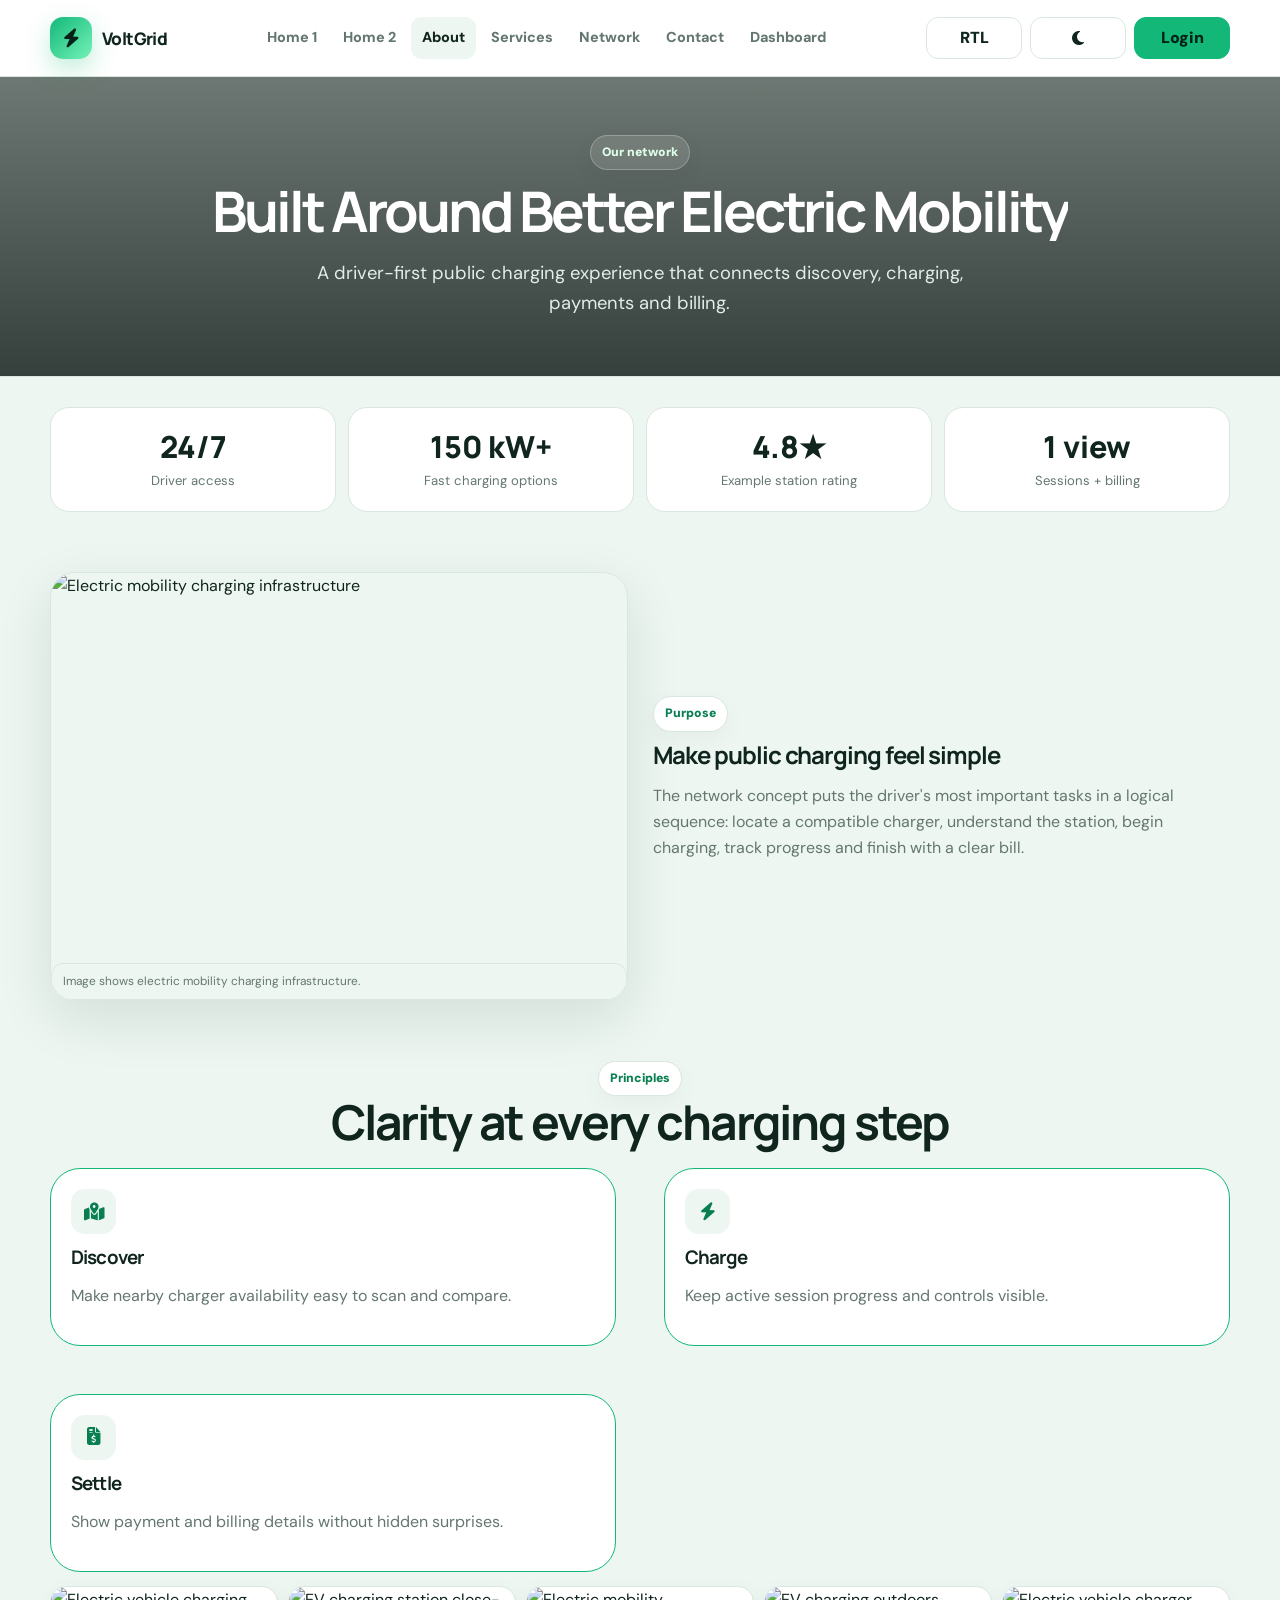
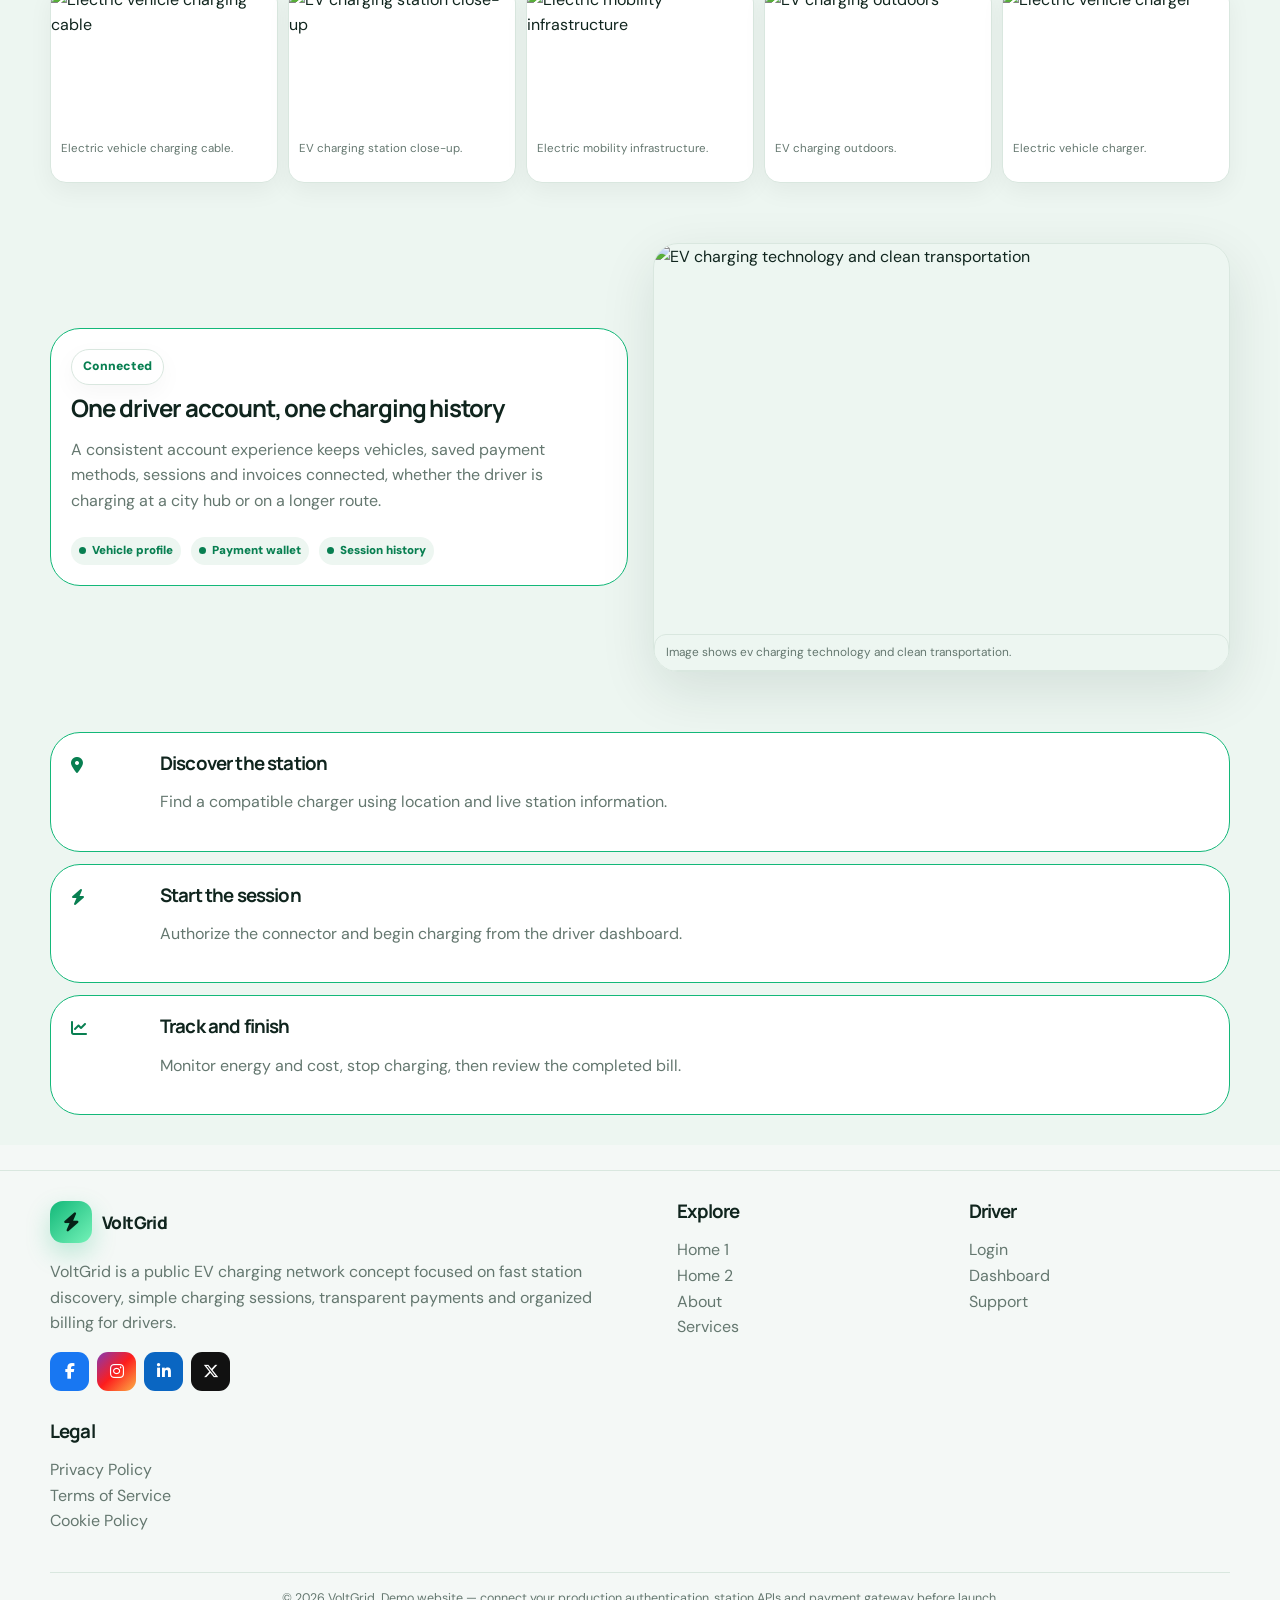
==== about.html @ 5201e362 "commit" ====
﻿<!DOCTYPE html>

<html dir="ltr" lang="en">

<head>
    <meta charset="utf-8" />
    <meta content="width=device-width,initial-scale=1,viewport-fit=cover" name="viewport" />
    <meta content="#08130f" name="theme-color" />
    <meta
        content="VoltGrid public EV charging network — discover nearby chargers, start and track charging sessions, manage payment methods and review billing."
        name="description" />
    <title>VoltGrid — Public EV Charging Network</title>
    <link href="https://fonts.googleapis.com" rel="preconnect" />
    <link crossorigin="" href="https://fonts.gstatic.com" rel="preconnect" />
    <link
        href="https://fonts.googleapis.com/css2?family=DM+Sans:wght@400;500;600;700;800&amp;family=Manrope:wght@600;700;800&amp;display=swap"
        rel="stylesheet" />
    <link href="https://cdnjs.cloudflare.com/ajax/libs/font-awesome/6.7.2/css/all.min.css" rel="stylesheet" />
    <link href="style.css" rel="stylesheet">
    <link
        href="data:image/svg+xml,%3Csvg xmlns='http://www.w3.org/2000/svg' viewBox='0 0 64 64'%3E%3Crect width='64' height='64' rx='16' fill='%2313b879'/%3E%3Cpath d='M35 8 17 36h13l-3 20 20-29H34z' fill='%23052118'/%3E%3C/svg%3E"
        rel="icon" />
    <script>
        (function () { const h = location.hash.replace(/^#/, ""); if (h.startsWith("dashboard")) { document.documentElement.classList.add("route-dashboard"); const v = h.split("/")[1] || "overview"; if (v) document.documentElement.classList.add("route-" + v) } })();
    </script>


</head>

<body>
    <header class="nav" id="siteNav">
        <div class="container nav-inner">
            <a class="brand" href="index.html"><span class="logo"><i
                        class="fa-solid fa-bolt"></i></span><span>VoltGrid</span></a>
            <nav aria-label="Main navigation" class="nav-links">
                <a href="index.html">Home 1</a><a href="home-2.html">Home 2</a><a href="about.html" class="active">About</a><a
                    href="services.html">Services</a><a href="network.html">Network</a><a
                    href="contact.html">Contact</a><a href="dashboard.html">Dashboard</a>
            </nav>
            <div class="nav-actions"><button aria-label="Toggle RTL" class="nav-control" id="rtlBtn"
                    type="button">RTL</button><button aria-label="Change theme" class="nav-control" id="themeBtn"
                    type="button"><i class="fa-solid fa-moon"></i></button><a class="nav-control login-nav"
                    href="login.html">Login</a><button aria-expanded="false" aria-label="Open menu" class="hamb"
                    id="hambBtn" type="button"><i class="fa-solid fa-bars"></i></button></div>
        </div>
        <div class="mobile-menu" id="mobileMenu">
            <a href="index.html">Home 1</a><a href="home-2.html">Home 2</a><a href="about.html" class="active">About</a><a
                href="services.html">Services</a><a href="network.html">Network</a><a href="contact.html">Contact</a><a
                href="dashboard.html">Dashboard</a><button class="nav-control" id="mobileRTL"
                type="button">RTL</button><button class="nav-control" id="mobileTheme" type="button"><i
                    class="fa-solid fa-moon"></i> Theme</button><a class="nav-control login-nav login-menu-btn"
                href="login.html">Login</a>
        </div>
    </header>
    <main>
        <section class="page" id="about">
            <section class="page-hero no-h1-buttons"
                style="background-image:url('https://images.pexels.com/photos/18678626/pexels-photo-18678626.jpeg?auto=compress&amp;cs=tinysrgb&amp;w=3840')">
                <div><span class="eyebrow">Our network</span>
                    <h1>Built Around Better Electric Mobility</h1>
                    <p class="lead">A driver-first public charging experience that connects discovery, charging,
                        payments and billing.</p>
                </div>
            </section>
            <section class="section">
                <div class="container">
                    <div class="stats">
                        <div class="stat reveal"><strong>24/7</strong><span>Driver access</span></div>
                        <div class="stat reveal"><strong>150 kW+</strong><span>Fast charging options</span></div>
                        <div class="stat reveal"><strong>4.8★</strong><span>Example station rating</span></div>
                        <div class="stat reveal"><strong>1 view</strong><span>Sessions + billing</span></div>
                    </div>
                </div>
            </section>
            <section class="section">
                <div class="container split">
                    <div class="img-box reveal"><img alt="Electric mobility charging infrastructure" loading="lazy"
                            src="https://images.pexels.com/photos/34800677/pexels-photo-34800677.jpeg?auto=compress&amp;cs=tinysrgb&amp;w=3840" />
                        <div class="image-note">Image shows electric mobility charging infrastructure.</div>
                    </div>
                    <div class="reveal"><span class="eyebrow">Purpose</span>
                        <h2 style="margin-top:10px">Make public charging feel simple</h2>
                        <p class="muted">The network concept puts the driver's most important tasks in a logical
                            sequence: locate a compatible charger, understand the station, begin charging, track
                            progress and finish with a clear bill.</p>
                    </div>
                </div>
            </section>
            <section class="section">
                <div class="container">
                    <div class="section-head"><span class="eyebrow">Principles</span>
                        <h2>Clarity at every charging step</h2>
                    </div>
                    <div class="grid-3">
                        <article class="card reveal">
                            <div class="icon-box"><i class="fa-solid fa-map-location-dot"></i></div>
                            <h3 style="margin-top:13px">Discover</h3>
                            <p class="muted">Make nearby charger availability easy to scan and compare.</p>
                        </article>
                        <article class="card reveal">
                            <div class="icon-box"><i class="fa-solid fa-bolt"></i></div>
                            <h3 style="margin-top:13px">Charge</h3>
                            <p class="muted">Keep active session progress and controls visible.</p>
                        </article>
                        <article class="card reveal">
                            <div class="icon-box"><i class="fa-solid fa-file-invoice-dollar"></i></div>
                            <h3 style="margin-top:13px">Settle</h3>
                            <p class="muted">Show payment and billing details without hidden surprises.</p>
                        </article>
                    </div>
                    <div class="image-strip" style="margin-top:14px">
                        <figure class="gallery-item reveal"><img alt="Electric vehicle charging cable"
                                class="gallery-img" loading="lazy"
                                src="https://images.pexels.com/photos/15158968/pexels-photo-15158968.jpeg?auto=compress&amp;cs=tinysrgb&amp;w=3840" />
                            <figcaption>Electric vehicle charging cable.</figcaption>
                        </figure>
                        <figure class="gallery-item reveal"><img alt="EV charging station close-up" class="gallery-img"
                                loading="lazy"
                                src="https://images.pexels.com/photos/17748317/pexels-photo-17748317.jpeg?auto=compress&amp;cs=tinysrgb&amp;w=3840" />
                            <figcaption>EV charging station close-up.</figcaption>
                        </figure>
                        <figure class="gallery-item reveal"><img alt="Electric mobility infrastructure"
                                class="gallery-img" loading="lazy"
                                src="https://images.pexels.com/photos/9800000/pexels-photo-9800000.jpeg?auto=compress&amp;cs=tinysrgb&amp;w=3840" />
                            <figcaption>Electric mobility infrastructure.</figcaption>
                        </figure>
                        <figure class="gallery-item reveal"><img alt="EV charging outdoors" class="gallery-img"
                                loading="lazy"
                                src="https://images.pexels.com/photos/37576194/pexels-photo-37576194.jpeg?auto=compress&amp;cs=tinysrgb&amp;w=3840" />
                            <figcaption>EV charging outdoors.</figcaption>
                        </figure>
                        <figure class="gallery-item reveal"><img alt="Electric vehicle charger" class="gallery-img"
                                loading="lazy"
                                src="https://images.pexels.com/photos/33661090/pexels-photo-33661090.jpeg?auto=compress&amp;cs=tinysrgb&amp;w=3840" />
                            <figcaption>Electric vehicle charger.</figcaption>
                        </figure>
                    </div>
                </div>
            </section>
            <section class="section">
                <div class="container split reverse">
                    <div class="img-box reveal"><img alt="EV charging technology and clean transportation"
                            loading="lazy"
                            src="https://images.pexels.com/photos/33508503/pexels-photo-33508503.jpeg?auto=compress&amp;cs=tinysrgb&amp;w=3840" />
                        <div class="image-note">Image shows ev charging technology and clean transportation.</div>
                    </div>
                    <div class="card reveal"><span class="eyebrow">Connected</span>
                        <h2 style="margin-top:10px">One driver account, one charging history</h2>
                        <p class="muted">A consistent account experience keeps vehicles, saved payment methods, sessions
                            and invoices connected, whether the driver is charging at a city hub or on a longer route.
                        </p>
                        <div class="actions"><span class="status">Vehicle profile</span><span class="status">Payment
                                wallet</span><span class="status">Session history</span></div>
                    </div>
                </div>
            </section>
            <section class="section">
                <div class="container">
                    <div class="timeline">
                        <div class="card timeline-row reveal">
                            <div class="timeline-year"><i class="fa-solid fa-location-dot"></i></div>
                            <div>
                                <h3>Discover the station</h3>
                                <p class="muted">Find a compatible charger using location and live station information.
                                </p>
                            </div>
                        </div>
                        <div class="card timeline-row reveal">
                            <div class="timeline-year"><i class="fa-solid fa-bolt"></i></div>
                            <div>
                                <h3>Start the session</h3>
                                <p class="muted">Authorize the connector and begin charging from the driver dashboard.
                                </p>
                            </div>
                        </div>
                        <div class="card timeline-row reveal">
                            <div class="timeline-year"><i class="fa-solid fa-chart-line"></i></div>
                            <div>
                                <h3>Track and finish</h3>
                                <p class="muted">Monitor energy and cost, stop charging, then review the completed bill.
                                </p>
                            </div>
                        </div>
                    </div>
                </div>
            </section>
        </section>
    </main>
    <footer class="footer" id="siteFooter">
        <div class="container footer-grid">
            <div><a class="brand" href="#home1"><span class="logo"><i
                            class="fa-solid fa-bolt"></i></span><span>VoltGrid</span></a>
                <p>VoltGrid is a public EV charging network concept focused on fast station discovery, simple charging
                    sessions, transparent payments and organized billing for drivers.</p>
                <div class="social-row"><a aria-label="Facebook" class="social-icon fb" href="https://www.facebook.com/"
                        rel="noopener" target="_blank"><i class="fa-brands fa-facebook-f"></i></a><a
                        aria-label="Instagram" class="social-icon ig" href="https://www.instagram.com/" rel="noopener"
                        target="_blank"><i class="fa-brands fa-instagram"></i></a><a aria-label="LinkedIn"
                        class="social-icon li" href="https://www.linkedin.com/" rel="noopener" target="_blank"><i
                            class="fa-brands fa-linkedin-in"></i></a><a aria-label="X" class="social-icon x"
                        href="https://x.com/" rel="noopener" target="_blank"><i class="fa-brands fa-x-twitter"></i></a>
                </div>
            </div>
            <div>
                <h3>Explore</h3>
                <p><a href="#home1">Home 1</a><br /><a href="#home2">Home 2</a><br /><a href="#about" class="active">About</a><br /><a
                        href="#services">Services</a></p>
            </div>
            <div>
                <h3>Driver</h3>
                <p><a href="#login">Login</a><br /><a href="#dashboard">Dashboard</a><br /><a
                        href="#contact">Support</a></p>
            </div>
            <div>
                <h3>Legal</h3>
                <p><a href="#">Privacy Policy</a><br /><a href="#">Terms of Service</a><br /><a href="#">Cookie Policy</a></p>
            </div>
        </div>
        <div class="container center"
            style="border-top:1px solid var(--line);margin-top:22px;padding-top:16px;color:var(--muted);font-size:.78rem">
            © 2026 VoltGrid. Demo website — connect your production authentication, station APIs and payment gateway
            before launch.</div>
    </footer>
    <button aria-label="Move to top" class="top-btn" id="topBtn"><i class="fa-solid fa-arrow-up"></i></button>
    <script src="main.js"></script>
</body>

</html>
---- style.css ----
:root {
    --bg: #f4f8f6;
    --surface: #fff;
    --surface2: #edf6f1;
    --text: #10251e;
    --muted: #64776f;
    --line: #d9e7df;
    --brand: #13b879;
    --brand2: #087f51;
    --accent: #dfff4b;
    --danger: #e85b5b;
    --shadow: 0 18px 55px rgba(10, 45, 32, .11);
    --nav: rgba(255, 255, 255, .88);
    --radius: 22px
}

html[data-theme=dark] {
    --bg: #06100c;
    --surface: #0b1b15;
    --surface2: #10271e;
    --text: #f2faf6;
    --muted: #a7bbb3;
    --line: #1e3c31;
    --brand: #3be49a;
    --brand2: #2bd084;
    --accent: #e0ff4d;
    --shadow: 0 22px 70px rgba(0, 0, 0, .38);
    --nav: rgba(6, 16, 12, .9)
}

* {
    box-sizing: border-box
}

html {
    scroll-behavior: smooth
}

body {
    margin: 0;
    background: var(--bg);
    color: var(--text);
    font-family: "DM Sans", system-ui, sans-serif;
    line-height: 1.6;
    overflow-x: hidden
}

a {
    color: inherit;
    text-decoration: none
}

button,
input,
textarea,
select {
    font: inherit
}

button {
    border: 0;
    cursor: pointer
}

img {
    display: block;
    max-width: 100%
}

.container {
    width: min(1180px, calc(100% - 32px));
    margin: auto
}

.hide {
    display: none !important
}

.muted {
    color: var(--muted)
}

.nav {
    position: sticky;
    top: 0;
    z-index: 1000;
    background: var(--nav);
    backdrop-filter: blur(18px);
    border-bottom: 1px solid var(--line)
}

.nav-inner {
    min-height: 76px;
    display: grid;
    grid-template-columns: auto 1fr auto;
    align-items: center;
    gap: 18px
}

.brand {
    display: inline-flex;
    align-items: center;
    gap: 10px;
    font: 800 1.08rem Manrope;
    letter-spacing: -.035em;
    white-space: nowrap
}

.logo {
    width: 42px;
    height: 42px;
    border-radius: 13px;
    display: grid;
    place-items: center;
    background: linear-gradient(135deg, var(--brand), #74f2b8);
    color: #062117;
    box-shadow: 0 10px 25px rgba(19, 184, 121, .25)
}

.logo i {
    font-size: 19px
}

.nav-links {
    display: flex;
    justify-content: center;
    gap: 4px
}

.nav-links a {
    padding: 9px 11px;
    border-radius: 11px;
    color: var(--muted);
    font-weight: 800;
    font-size: .9rem
}

.nav-links a:hover,
.nav-links a.active {
    background: var(--surface2);
    color: var(--text)
}

.nav-actions {
    display: flex;
    align-items: center;
    gap: 7px;
    justify-content: flex-end
}

.icon-btn,
.nav-cta,
.btn {
    display: inline-flex;
    align-items: center;
    justify-content: center;
    gap: 8px;
    border-radius: 12px;
    border: 1px solid var(--line);
    font-weight: 800;
    transition: .25s ease
}

.icon-btn {
    width: 42px;
    height: 42px;
    background: var(--surface);
    color: var(--text)
}

.nav-cta {
    height: 42px;
    padding: 0 15px;
    background: var(--text);
    color: var(--bg);
    border-color: var(--text)
}

.icon-btn:hover,
.nav-cta:hover,
.btn:hover {
    transform: translateY(-2px)
}

.hamb {
    display: none;
    width: 42px;
    height: 42px;
    border-radius: 12px;
    background: var(--surface);
    color: var(--text);
    border: 1px solid var(--line)
}

.mobile-menu {
    display: none
}

.page {
    display: none
}

.page.active {
    display: block
}

.hero {
    position: relative;
    overflow: hidden;
    padding: 58px 0 28px
}

.hero-grid {
    display: grid;
    grid-template-columns: 1.02fr .98fr;
    gap: 38px;
    align-items: center
}

.hero-copy {
    position: relative;
    z-index: 2
}

.eyebrow {
    display: inline-flex;
    align-items: center;
    gap: 8px;
    padding: 7px 11px;
    border: 1px solid var(--line);
    border-radius: 999px;
    background: var(--surface);
    color: var(--brand2);
    font-size: .76rem;
    font-weight: 900;
    box-shadow: 0 8px 24px rgba(0, 0, 0, .04)
}

h1,
h2,
h3 {
    font-family: Manrope;
    letter-spacing: -.045em;
    line-height: 1.08;
    margin: 0
}

h1 {
    font-size: clamp(2.55rem, 6vw, 5.4rem);
    margin-top: 15px;
    max-width: 700px
}

h1.two-line span {
    display: block;
    white-space: nowrap
}

.hero h1.two-line {
    max-width: 760px
}

.lead {
    font-size: clamp(1rem, 1.7vw, 1.15rem);
    color: var(--muted);
    max-width: 660px;
    margin: 18px 0 0
}

.actions {
    display: flex;
    flex-wrap: wrap;
    gap: 10px;
    margin-top: 23px
}

.btn {
    min-height: 46px;
    padding: 0 17px
}

.btn.primary {
    background: var(--brand);
    border-color: var(--brand);
    color: #052318
}

.btn.secondary {
    background: var(--surface);
    color: var(--text)
}

.btn.dark {
    background: var(--text);
    color: var(--bg);
    border-color: var(--text)
}

.hero-art {
    position: relative
}

.hero-art img {
    width: 100%;
    height: 500px;
    object-fit: cover;
    border-radius: 28px;
    box-shadow: var(--shadow);
    border: 1px solid var(--line)
}

.floating {
    position: absolute;
    left: 17px;
    bottom: 17px;
    padding: 13px 15px;
    border-radius: 16px;
    background: rgba(5, 16, 12, .84);
    color: #fff;
    border: 1px solid rgba(255, 255, 255, .16);
    backdrop-filter: blur(14px)
}

.floating strong {
    display: block;
    font: 800 1.1rem Manrope
}

.floating span {
    font-size: .75rem;
    color: #b9cbc4
}

.glow {
    position: absolute;
    width: 430px;
    height: 430px;
    border-radius: 50%;
    background: rgba(19, 184, 121, .13);
    filter: blur(45px);
    right: -180px;
    top: -120px;
    pointer-events: none
}

.section {
    padding: 30px 0
}

.section-head {
    text-align: center;
    max-width: 760px;
    margin: 0 auto 20px
}

.section-head h2 {
    font-size: clamp(1.75rem, 3.8vw, 3rem)
}

.section-head p {
    color: var(--muted);
    margin: 9px auto 0
}

.grid-3 {
    display: grid;
    grid-template-columns: repeat(3, 1fr);
    gap: 15px
}

.grid-2 {
    display: grid;
    grid-template-columns: repeat(2, 1fr);
    gap: 18px
}

.grid-4 {
    display: grid;
    grid-template-columns: repeat(4, 1fr);
    gap: 13px
}

.card {
    background: var(--surface);
    border: 1px solid var(--line);
    border-radius: var(--radius);
    padding: 20px;
    box-shadow: 0 10px 35px rgba(0, 0, 0, .045);
    transition: .3s ease
}

.card:hover {
    transform: translateY(-6px);
    box-shadow: var(--shadow);
    border-color: rgba(19, 184, 121, .45)
}

.media-card {
    padding: 0;
    overflow: hidden
}

.media-card img {
    height: 225px;
    width: 100%;
    object-fit: cover;
    transition: transform .55s ease
}

.media-card:hover img {
    transform: scale(1.045)
}

.media-copy {
    padding: 17px 18px 19px
}

.tag {
    display: inline-flex;
    padding: 5px 8px;
    border-radius: 999px;
    background: var(--surface2);
    color: var(--brand2);
    font-size: .7rem;
    font-weight: 900;
    margin-bottom: 8px
}

.split {
    display: grid;
    grid-template-columns: 1fr 1fr;
    gap: 25px;
    align-items: center
}

.split.reverse>div:first-child {
    order: 2
}

.img-box {
    overflow: hidden;
    border-radius: 25px;
    border: 1px solid var(--line);
    box-shadow: var(--shadow)
}

.img-box img {
    width: 100%;
    height: 380px;
    object-fit: cover;
    transition: transform .55s ease
}

.img-box:hover img {
    transform: scale(1.04)
}

.feature-list {
    list-style: none;
    padding: 0;
    margin: 15px 0 0;
    display: grid;
    gap: 10px
}

.feature-list li {
    display: flex;
    gap: 10px;
    align-items: flex-start
}

.feature-list i {
    color: var(--brand);
    margin-top: 5px
}

.metric {
    font: 800 2rem Manrope;
    letter-spacing: -.04em
}

.kpi {
    display: flex;
    justify-content: space-between;
    gap: 12px
}

.icon-box {
    width: 45px;
    height: 45px;
    border-radius: 14px;
    background: var(--surface2);
    display: grid;
    place-items: center;
    color: var(--brand2);
    font-size: 18px
}

.emoji-card {
    display: flex;
    gap: 13px;
    align-items: flex-start
}

.emoji {
    width: 51px;
    height: 51px;
    flex: 0 0 51px;
    display: grid;
    place-items: center;
    border-radius: 16px;
    background: var(--surface2);
    font-size: 1.7rem
}

.mini-grid {
    display: grid;
    grid-template-columns: repeat(2, 1fr);
    gap: 11px
}

.value-label {
    display: flex;
    align-items: baseline;
    gap: 7px;
    flex-wrap: wrap
}

.value-label strong,
.value-label .value {
    white-space: nowrap
}

.value-label .muted,
.value-label span:not(.value) {
    margin: 0
}

.quote {
    background: linear-gradient(135deg, var(--surface2), var(--surface));
    border: 1px solid var(--line);
    border-radius: 25px;
    padding: 25px;
    font-size: 1.05rem
}

.quote strong {
    display: block;
    margin-top: 12px
}

.image-strip {
    display: grid;
    grid-template-columns: repeat(5, 1fr);
    gap: 10px
}

.image-strip .gallery-img {
    height: 145px;
    width: 100%;
    object-fit: cover;
    border-radius: 15px;
    border: 1px solid var(--line);
    box-shadow: 0 8px 25px rgba(0, 0, 0, .05);
    transition: .35s ease
}

.image-strip .gallery-img:hover {
    transform: translateY(-4px) scale(1.015);
    box-shadow: var(--shadow)
}

.logo-cloud {
    display: grid;
    grid-template-columns: repeat(4, 1fr);
    gap: 10px
}

.logo-pill {
    min-height: 62px;
    border: 1px solid var(--line);
    border-radius: 16px;
    background: var(--surface);
    display: grid;
    place-items: center;
    font-weight: 900;
    color: var(--muted)
}

.page-hero {
    position: relative;
    min-height: 300px;
    display: grid;
    place-items: center;
    text-align: center;
    background-size: cover;
    background-position: center;
    border-bottom: 1px solid var(--line);
    overflow: hidden
}

.page-hero:before {
    content: "";
    position: absolute;
    inset: 0;
    background: linear-gradient(180deg, rgba(2, 12, 8, .54), rgba(2, 12, 8, .78))
}

.page-hero>* {
    position: relative;
    z-index: 1
}

.page-hero h1 {
    color: #fff;
    white-space: nowrap;
    font-size: clamp(1.65rem, 5vw, 3.5rem);
    margin: 12px 0 0;
    max-width: none
}

.page-hero .lead {
    color: #e2ece8;
    margin-inline: auto;
    max-width: 730px
}

.page-hero .eyebrow {
    background: rgba(255, 255, 255, .12);
    border-color: rgba(255, 255, 255, .24);
    color: #dfffea
}

.no-h1-buttons .actions {
    display: none
}

.stats {
    display: grid;
    grid-template-columns: repeat(4, 1fr);
    gap: 12px
}

.stat {
    padding: 18px;
    border: 1px solid var(--line);
    border-radius: 19px;
    background: var(--surface);
    text-align: center
}

.stat strong {
    display: block;
    font: 800 1.9rem Manrope
}

.stat span {
    color: var(--muted);
    font-size: .82rem
}

.timeline {
    display: grid;
    gap: 12px
}

.timeline-row {
    display: grid;
    grid-template-columns: 75px 1fr;
    gap: 14px
}

.timeline-year {
    font-weight: 900;
    color: var(--brand2)
}

.form-card {
    max-width: 850px;
    margin: auto
}

.form-grid {
    display: grid;
    grid-template-columns: 1fr 1fr;
    gap: 12px
}

.field {
    display: grid;
    gap: 6px
}

.field.full {
    grid-column: 1/-1
}

.field label {
    font-size: .8rem;
    font-weight: 900
}

.field input,
.field textarea,
.field select {
    width: 100%;
    padding: 12px 13px;
    border: 1px solid var(--line);
    border-radius: 12px;
    background: var(--surface);
    color: var(--text);
    outline: 0
}

.field input:focus,
.field textarea:focus,
.field select:focus {
    border-color: var(--brand);
    box-shadow: 0 0 0 4px rgba(19, 184, 121, .12)
}

textarea {
    min-height: 125px;
    resize: vertical
}

.contact-grid {
    display: grid;
    grid-template-columns: .85fr 1.15fr;
    gap: 18px
}

.contact-list {
    display: grid;
    gap: 10px
}

.contact-item {
    display: flex;
    gap: 12px;
    align-items: flex-start;
    padding: 14px;
    border-radius: 17px;
    background: var(--surface);
    border: 1px solid var(--line)
}

.map {
    width: 100%;
    height: 350px;
    border: 0;
    border-radius: 24px;
    box-shadow: var(--shadow)
}

.auth-page {
    min-height: 100vh;
    display: grid;
    place-items: center;
    padding: 18px 0
}

.auth-card {
    width: min(480px, calc(100% - 24px));
    background: var(--surface);
    border: 1px solid var(--line);
    border-radius: 25px;
    padding: 23px;
    box-shadow: var(--shadow)
}

.auth-brand {
    display: flex;
    justify-content: center;
    margin-bottom: 12px
}

.socials {
    display: grid;
    grid-template-columns: 1fr 1fr;
    gap: 9px;
    margin: 14px 0
}

.social {
    min-height: 44px;
    border: 1px solid var(--line);
    border-radius: 12px;
    background: var(--surface);
    color: var(--text);
    font-weight: 800;
    display: flex;
    align-items: center;
    justify-content: center;
    gap: 8px
}

.auth-sep {
    display: flex;
    align-items: center;
    gap: 10px;
    color: var(--muted);
    font-size: .76rem;
    margin: 13px 0
}

.auth-sep:before,
.auth-sep:after {
    content: "";
    height: 1px;
    background: var(--line);
    flex: 1
}

.checkrow {
    display: flex;
    justify-content: space-between;
    gap: 10px;
    align-items: center;
    margin: 8px 0 12px;
    font-size: .8rem
}

.checkrow label {
    display: flex;
    align-items: center;
    gap: 6px
}

.terms {
    display: flex;
    gap: 7px;
    align-items: flex-start;
    color: var(--muted);
    font-size: .76rem;
    margin: 8px 0
}

.auth-note {
    text-align: center;
    color: var(--muted);
    font-size: .82rem;
    margin: 12px 0 0
}

.auth-note a {
    color: var(--brand2);
    font-weight: 900
}

.register-panel {
    display: none
}

.auth-card.registering .login-panel {
    display: none
}

.auth-card.registering .register-panel {
    display: block
}

.dashboard-shell {
    min-height: 100vh;
    padding: 24px 0 50px
}

.dash-top {
    display: flex;
    justify-content: space-between;
    gap: 15px;
    align-items: flex-start;
    margin-bottom: 18px
}

.dash-top h1 {
    font-size: clamp(1.8rem, 4vw, 3rem);
    margin-top: 8px
}

.dash-actions {
    display: flex;
    gap: 8px;
    flex-wrap: wrap;
    justify-content: flex-end
}

.dash-grid {
    display: grid;
    grid-template-columns: repeat(4, 1fr);
    gap: 12px
}

.status {
    display: inline-flex;
    align-items: center;
    gap: 6px;
    padding: 5px 8px;
    border-radius: 999px;
    background: var(--surface2);
    color: var(--brand2);
    font-size: .72rem;
    font-weight: 900
}

.status:before {
    content: "";
    width: 7px;
    height: 7px;
    border-radius: 50%;
    background: currentColor
}

.driver-main {
    display: grid;
    grid-template-columns: 1.1fr .9fr;
    gap: 16px;
    margin-top: 16px
}

.station-list {
    display: grid;
    gap: 10px;
    margin-top: 13px
}

.station {
    display: grid;
    grid-template-columns: 85px 1fr auto;
    gap: 12px;
    align-items: center;
    padding: 10px;
    border: 1px solid var(--line);
    border-radius: 16px;
    background: var(--surface)
}

.station img {
    width: 85px;
    height: 66px;
    object-fit: cover;
    border-radius: 11px
}

.station h4 {
    margin: 0;
    font: 800 .98rem Manrope
}

.station small {
    display: block;
    color: var(--muted)
}

.station .btn {
    min-height: 37px;
    padding: 0 11px;
    font-size: .76rem
}

.session {
    position: relative;
    overflow: hidden;
    background: linear-gradient(135deg, #0c3022, #071811);
    color: #fff;
    border: 1px solid rgba(255, 255, 255, .1)
}

.session:after {
    content: "";
    position: absolute;
    width: 180px;
    height: 180px;
    border-radius: 50%;
    background: rgba(59, 228, 154, .15);
    right: -60px;
    top: -65px;
    filter: blur(10px)
}

.session .muted {
    color: #b8cec5
}

.progress {
    height: 10px;
    background: rgba(255, 255, 255, .12);
    border-radius: 999px;
    overflow: hidden;
    margin: 14px 0
}

.progress span {
    display: block;
    height: 100%;
    width: 67%;
    background: linear-gradient(90deg, var(--brand), var(--accent));
    border-radius: 999px
}

.session-grid {
    display: grid;
    grid-template-columns: repeat(3, 1fr);
    gap: 9px
}

.session-grid div {
    padding: 10px;
    border: 1px solid rgba(255, 255, 255, .1);
    border-radius: 13px;
    background: rgba(255, 255, 255, .04)
}

.session-grid strong {
    display: block
}

.session-grid span {
    font-size: .72rem;
    color: #b8cec5
}

.dash-tabs {
    display: flex;
    gap: 7px;
    overflow: auto;
    padding-bottom: 4px;
    margin-top: 17px
}

.dash-tab {
    white-space: nowrap;
    padding: 9px 12px;
    border: 1px solid var(--line);
    border-radius: 11px;
    background: var(--surface);
    font-weight: 800;
    color: var(--muted)
}

.dash-tab.active {
    background: var(--text);
    color: var(--bg);
    border-color: var(--text)
}

.dash-panel {
    margin-top: 11px
}

.table-wrap {
    overflow: auto;
    border: 1px solid var(--line);
    border-radius: 20px;
    background: var(--surface)
}

table {
    width: 100%;
    border-collapse: collapse;
    min-width: 690px
}

th,
td {
    padding: 13px 15px;
    text-align: left;
    border-bottom: 1px solid var(--line);
    font-size: .84rem
}

th {
    font-size: .72rem;
    text-transform: uppercase;
    letter-spacing: .05em;
    color: var(--muted)
}

tr:last-child td {
    border-bottom: 0
}

.payment {
    display: flex;
    align-items: center;
    justify-content: space-between;
    gap: 10px;
    padding: 13px;
    border: 1px solid var(--line);
    border-radius: 15px;
    background: var(--surface)
}

.cardbrand {
    width: 45px;
    height: 30px;
    border-radius: 6px;
    background: linear-gradient(135deg, #202020, #777);
    display: grid;
    place-items: center;
    color: #fff;
    font-size: .6rem;
    font-weight: 900
}

.billing-list {
    display: grid;
    gap: 9px
}

.bill {
    display: flex;
    justify-content: space-between;
    gap: 10px;
    padding: 12px;
    border-bottom: 1px solid var(--line)
}

.bill:last-child {
    border-bottom: 0
}

.footer {
    border-top: 1px solid var(--line);
    padding: 30px 0 18px;
    margin-top: 25px
}

.footer-grid {
    display: grid;
    grid-template-columns: 1.6fr .7fr .7fr;
    gap: 30px
}

.footer p {
    color: var(--muted);
    max-width: 560px
}

.social-row {
    display: flex;
    gap: 8px;
    margin-top: 13px
}

.social-icon {
    width: 39px;
    height: 39px;
    border-radius: 11px;
    display: grid;
    place-items: center;
    color: #fff
}

.fb {
    background: #1877f2
}

.ig {
    background: linear-gradient(135deg, #833ab4, #fd1d1d, #fcb045)
}

.li {
    background: #0a66c2
}

.x {
    background: #111
}

.footer a:hover {
    opacity: .8
}

.top-btn {
    position: fixed;
    right: 18px;
    bottom: 18px;
    width: 44px;
    height: 44px;
    border-radius: 13px;
    background: var(--text);
    color: var(--bg);
    display: grid;
    place-items: center;
    box-shadow: var(--shadow);
    opacity: 0;
    pointer-events: none;
    transform: translateY(10px);
    transition: .25s;
    z-index: 900
}

.top-btn.show {
    opacity: 1;
    pointer-events: auto;
    transform: none
}

.reveal {
    opacity: 0;
    transform: translateY(18px);
    transition: opacity .65s ease, transform .65s ease
}

.reveal.visible {
    opacity: 1;
    transform: none
}

.float {
    animation: float 4s ease-in-out infinite
}

@keyframes float {
    50% {
        transform: translateY(-8px)
    }
}

.pulse {
    animation: pulse 2.4s ease-in-out infinite
}

@keyframes pulse {
    50% {
        box-shadow: 0 0 0 10px rgba(19, 184, 121, 0)
    }
}

@media(max-width:560px) {
    .auth-card {
        padding: 72px 16px 20px
    }

    .auth-controls {
        top: 11px;
        right: 11px
    }

    .auth-controls .nav-control {
        width: 72px;
        height: 36px;
        font-size: .78rem
    }

    .auth-card .center {
        padding-top: 25px
    }

    .auth-card .center h2 {
        font-size: 1.55rem !important
    }

    .auth-card .checkrow {
        font-size: .76rem;
        gap: 8px
    }

    .auth-card .checkrow label {
        white-space: nowrap
    }

    .auth-card .checkrow a {
        white-space: nowrap
    }

    .mobile-menu .login-menu-btn {
        background: var(--brand);
        color: #052318;
        border: 1px solid var(--brand);
        justify-content: center;
        text-align: center
    }
}

@media(max-width:1000px) {
    .nav-links {
        display: none
    }

    .nav-inner {
        grid-template-columns: auto 1fr auto
    }

    .nav-actions .nav-cta,
    .nav-actions .icon-btn {
        display: none
    }

    .hamb {
        display: block
    }

    .mobile-menu {
        position: absolute;
        left: 12px;
        right: 12px;
        top: 70px;
        background: var(--surface);
        border: 1px solid var(--line);
        border-radius: 18px;
        padding: 10px;
        box-shadow: var(--shadow);
        display: none
    }

    .mobile-menu.open {
        display: grid
    }

    .mobile-menu a,
    .mobile-menu button {
        min-height: 44px;
        padding: 10px 12px;
        border-radius: 11px;
        background: transparent;
        color: var(--text);
        text-align: left;
        font-weight: 800
    }

    .mobile-menu a:hover,
    .mobile-menu button:hover {
        background: var(--surface2)
    }

    .hero-grid,
    .split,
    .contact-grid,
    .driver-main {
        grid-template-columns: 1fr
    }

    .hero-copy {
        text-align: center
    }

    .lead {
        margin-inline: auto
    }

    .actions {
        justify-content: center
    }

    .hero-art img {
        height: 430px
    }

    .grid-3 {
        grid-template-columns: repeat(2, 1fr)
    }

    .grid-4,
    .stats,
    .dash-grid {
        grid-template-columns: repeat(2, 1fr)
    }

    .footer-grid {
        grid-template-columns: 1fr 1fr
    }

    .page-hero {
        min-height: 260px
    }
}

@media(max-width:640px) {
    .image-strip {
        grid-template-columns: repeat(2, 1fr)
    }

    .image-strip .gallery-img {
        height: 125px
    }

    .container {
        width: min(100% - 22px, 1180px)
    }

    .nav-inner {
        min-height: 68px
    }

    .logo {
        width: 38px;
        height: 38px
    }

    .hero {
        padding-top: 35px
    }

    .hero-art img {
        height: 300px;
        border-radius: 22px
    }

    .floating {
        left: 10px;
        bottom: 10px
    }

    .grid-3,
    .grid-2,
    .grid-4,
    .stats,
    .dash-grid,
    .form-grid,
    .mini-grid,
    .session-grid,
    .footer-grid {
        grid-template-columns: 1fr
    }

    .section {
        padding: 24px 0
    }

    .section-head {
        margin-bottom: 15px
    }

    .media-card img {
        height: 200px
    }

    .img-box img {
        height: 270px
    }

    .page-hero {
        min-height: 220px
    }

    .page-hero h1 {
        font-size: clamp(1.35rem, 7vw, 2.2rem);
        white-space: nowrap
    }

    .page-hero .lead {
        font-size: .88rem
    }

    .dash-top {
        flex-direction: column
    }

    .dash-actions {
        justify-content: flex-start
    }

    .station {
        grid-template-columns: 64px 1fr
    }

    .station img {
        width: 64px;
        height: 58px
    }

    .station .btn {
        grid-column: 2;
        justify-self: start
    }

    .socials {
        grid-template-columns: 1fr
    }

    .auth-card {
        padding: 19px
    }

    .top-btn {
        right: 12px;
        bottom: 12px
    }

    .split.reverse>div:first-child {
        order: 0
    }

    h1 {
        font-size: clamp(2.25rem, 13vw, 3.5rem)
    }
}

@media(prefers-reduced-motion:reduce) {
    html {
        scroll-behavior: auto
    }

    .reveal {
        opacity: 1;
        transform: none;
        transition: none
    }

    .float,
    .pulse {
        animation: none
    }

    .card,
    .btn,
    .media-card img,
    .img-box img {
        transition: none
    }
}

/* Final visual refinements: image context, one-line page headings, fixed nav controls */
.nav-actions {
    gap: 8px
}

.nav-page-btn {
    width: 96px;
    height: 42px;
    display: inline-flex;
    align-items: center;
    justify-content: center;
    border-radius: 12px;
    border: 1px solid var(--line);
    background: var(--surface);
    color: var(--text);
    font-weight: 900;
    transition: .25s ease
}

.nav-page-btn:hover {
    transform: translateY(-2px);
    border-color: rgba(19, 184, 121, .55);
    background: var(--surface2)
}

.nav-page-btn.login-nav {
    background: var(--brand);
    border-color: var(--brand);
    color: #052318
}

.page-hero h1 {
    font-size: clamp(1.08rem, 4.5vw, 3.5rem);
    letter-spacing: -.055em;
    white-space: nowrap;
    line-height: 1.05;
    max-width: calc(100vw - 30px);
    overflow: hidden;
    text-overflow: clip
}

.image-note {
    margin-top: 10px;
    padding: 9px 11px;
    border-radius: 12px;
    background: var(--surface2);
    color: var(--muted);
    font-size: .74rem;
    line-height: 1.45;
    border: 1px solid var(--line)
}

.gallery-item {
    margin: 0;
    min-width: 0;
    border: 1px solid var(--line);
    border-radius: 16px;
    overflow: hidden;
    background: var(--surface);
    box-shadow: 0 8px 25px rgba(0, 0, 0, .05);
    transition: .35s ease
}

.gallery-item:hover {
    transform: translateY(-4px);
    box-shadow: var(--shadow)
}

.gallery-item .gallery-img {
    display: block;
    width: 100%;
    height: 145px;
    object-fit: cover;
    border: 0;
    border-radius: 0;
    box-shadow: none;
    transition: transform .5s ease
}

.gallery-item:hover .gallery-img {
    transform: scale(1.035)
}

.gallery-item figcaption {
    padding: 9px 10px 11px;
    color: var(--muted);
    font-size: .72rem;
    line-height: 1.4;
    min-height: 50px
}

.image-strip {
    align-items: stretch
}

.center {
    text-align: center
}

@media(max-width:1000px) {
    .nav-actions .nav-page-btn {
        display: none
    }

    .nav-actions .icon-btn {
        display: none
    }
}

@media(max-width:640px) {
    .page-hero h1 {
        font-size: clamp(.98rem, 5vw, 1.65rem);
        letter-spacing: -.045em
    }

    .gallery-item .gallery-img {
        height: 125px
    }

    .gallery-item figcaption {
        font-size: .68rem;
        min-height: 58px;
        padding: 8px
    }

    .nav-page-btn {
        width: 96px
    }
}

/* Driver dashboard v2 */
.auth-card {
    text-align: center
}

.auth-card .socials {
    max-width: 390px;
    margin: 16px auto
}

.social {
    transition: .25s ease;
    box-shadow: 0 7px 20px rgba(0, 0, 0, .04)
}

.social i {
    font-size: 1.08rem
}

.social:hover {
    transform: translateY(-3px);
    box-shadow: 0 12px 28px rgba(0, 0, 0, .12);
    border-color: rgba(19, 184, 121, .55)
}

.social:first-child i {
    color: #4285f4
}

.social:nth-child(2) i {
    color: #111
}

html[data-theme=dark] .social:nth-child(2) i {
    color: #fff
}

.auth-card .auth-note {
    margin-top: 14px
}

.dashboard-layout {
    width: min(1440px, calc(100% - 28px));
    margin: auto;
    display: grid;
    grid-template-columns: 250px minmax(0, 1fr);
    gap: 18px;
    align-items: start
}

.dash-sidebar {
    position: sticky;
    top: 18px;
    min-height: calc(100vh - 36px);
    background: var(--surface);
    border: 1px solid var(--line);
    border-radius: 22px;
    padding: 17px;
    display: flex;
    flex-direction: column;
    box-shadow: 0 14px 40px rgba(0, 0, 0, .06);
    z-index: 1100
}

.dash-side-brand {
    display: flex;
    align-items: center;
    gap: 10px;
    padding: 4px 5px 18px;
    border-bottom: 1px solid var(--line)
}

.dash-side-brand strong {
    display: block;
    font: 800 1.1rem Manrope
}

.dash-side-brand small {
    display: block;
    color: var(--muted);
    font-size: .7rem
}

.dash-side-nav {
    display: grid;
    gap: 5px;
    margin-top: 14px
}

.dash-side-nav a,
.dash-side-tools button {
    display: flex;
    align-items: center;
    gap: 11px;
    min-height: 43px;
    padding: 10px 11px;
    border-radius: 12px;
    color: var(--muted);
    font-weight: 850;
    background: transparent;
    transition: .2s ease;
    text-align: left
}

.dash-side-nav a i,
.dash-side-tools i {
    width: 18px;
    text-align: center
}

.dash-side-nav a:hover,
.dash-side-nav a.active {
    background: var(--surface2);
    color: var(--text);
    transform: translateX(2px)
}

.dash-side-tools {
    margin-top: auto;
    border-top: 1px solid var(--line);
    padding-top: 12px;
    display: grid;
    gap: 4px
}

.dash-side-tools button {
    width: 100%;
    border: 0;
    color: var(--text)
}

.dash-side-tools button:hover {
    background: var(--surface2)
}

.dash-side-tools .logout {
    color: #d95656
}

.dashboard-content {
    min-width: 0;
    padding: 4px 0 35px
}

.dash-mobilebar {
    display: none
}

.dash-page {
    display: none
}

.dash-page.active {
    display: block;
    animation: dashIn .3s ease
}

@keyframes dashIn {
    from {
        opacity: 0;
        transform: translateY(8px)
    }

    to {
        opacity: 1;
        transform: none
    }
}

.dash-top.improved {
    margin-bottom: 20px
}

.dash-top.improved h1,
.dash-page-head h1 {
    font-size: clamp(1.9rem, 4vw, 3.25rem);
    margin-top: 9px;
    white-space: nowrap
}

.dash-top.improved .muted,
.dash-page-head .muted {
    max-width: 760px
}

.dash-stat {
    position: relative;
    overflow: hidden
}

.dash-stat .icon-box {
    margin-bottom: 12px
}

.dashboard-feature-grid {
    display: grid;
    grid-template-columns: 1.12fr .88fr;
    gap: 16px;
    margin-top: 16px
}

.quick-map-card,
.session-preview {
    min-height: 355px
}

.map-preview {
    height: 260px;
    margin-top: 16px;
    border-radius: 20px;
    position: relative;
    overflow: hidden;
    border: 1px solid var(--line);
    background: radial-gradient(circle at 20% 30%, rgba(19, 184, 121, .2), transparent 20%), linear-gradient(135deg, var(--surface2), var(--surface))
}

.map-grid {
    position: absolute;
    inset: 0;
    background-image: linear-gradient(rgba(100, 119, 111, .12) 1px, transparent 1px), linear-gradient(90deg, rgba(100, 119, 111, .12) 1px, transparent 1px);
    background-size: 34px 34px;
    transform: rotate(-7deg) scale(1.15)
}

.map-pin {
    position: absolute;
    width: 42px;
    height: 42px;
    border-radius: 50%;
    display: grid;
    place-items: center;
    background: var(--brand);
    color: #052318;
    box-shadow: 0 10px 25px rgba(19, 184, 121, .35);
    animation: float 3.5s ease-in-out infinite
}

.map-pin.p1 {
    left: 24%;
    top: 32%
}

.map-pin.p2 {
    left: 62%;
    top: 24%;
    animation-delay: .5s
}

.map-pin.p3 {
    left: 50%;
    top: 64%;
    animation-delay: 1s
}

.map-label {
    position: absolute;
    left: 16px;
    bottom: 15px;
    background: rgba(255, 255, 255, .9);
    color: #10251e;
    border: 1px solid rgba(0, 0, 0, .08);
    border-radius: 13px;
    padding: 9px 11px;
    backdrop-filter: blur(8px)
}

html[data-theme=dark] .map-label {
    background: rgba(11, 27, 21, .9);
    color: #f2faf6;
    border-color: rgba(255, 255, 255, .08)
}

.map-label strong,
.map-label small {
    display: block
}

.map-label small {
    font-size: .7rem;
    opacity: .7
}

.session-preview {
    background: linear-gradient(135deg, #0c3022, #071811);
    color: #fff;
    border-color: rgba(255, 255, 255, .1)
}

.session-preview .muted {
    color: #b8cec5
}

.full-btn {
    width: 100%;
    margin-top: 14px
}

.dash-action-card {
    display: flex;
    flex-direction: column;
    gap: 8px
}

.dash-action-card i {
    font-size: 1.25rem;
    color: var(--brand)
}

.dash-action-card span {
    font-size: .82rem;
    color: var(--muted)
}

.dash-page-head {
    display: flex;
    justify-content: space-between;
    gap: 18px;
    align-items: flex-end;
    margin-bottom: 18px
}

.dash-page-head h1 {
    font-size: clamp(1.8rem, 4vw, 3rem)
}

.filter-row {
    display: flex;
    gap: 8px;
    overflow: auto;
    padding-bottom: 5px;
    margin-bottom: 13px
}

.filter {
    white-space: nowrap;
    border: 1px solid var(--line);
    background: var(--surface);
    color: var(--muted);
    padding: 9px 12px;
    border-radius: 11px;
    font-weight: 800
}

.filter.active,
.filter:hover {
    background: var(--text);
    color: var(--bg)
}

.station-grid {
    display: grid;
    grid-template-columns: repeat(2, 1fr);
    gap: 15px
}

.station-card {
    padding: 0;
    overflow: hidden
}

.station-card>img {
    height: 220px;
    width: 100%;
    object-fit: cover
}

.station-card-body {
    padding: 17px
}

.station-card h3 {
    margin: 10px 0 4px
}

.station-meta {
    display: flex;
    justify-content: space-between;
    align-items: center;
    margin-top: 12px
}

.station-meta span {
    font-size: .78rem;
    color: var(--muted)
}

.live-session-layout {
    display: grid;
    grid-template-columns: 1.15fr .85fr;
    gap: 16px
}

.live-session-card {
    padding: 28px
}

.live-session-card h2 {
    font-size: 2rem;
    margin-top: 12px
}

.big-progress {
    height: 17px;
    border-radius: 999px;
    background: rgba(255, 255, 255, .12);
    overflow: hidden;
    margin: 24px 0 12px
}

.big-progress span {
    display: block;
    width: 67%;
    height: 100%;
    background: linear-gradient(90deg, var(--brand), var(--accent));
    border-radius: 999px
}

.stop-btn {
    margin-top: 18px;
    width: 100%;
    background: #fff;
    color: #0b1b15
}

.big-status {
    font-size: .8rem
}

.detail-list {
    display: grid;
    gap: 0;
    margin-top: 15px
}

.detail-list>div {
    display: flex;
    justify-content: space-between;
    gap: 15px;
    padding: 13px 0;
    border-bottom: 1px solid var(--line)
}

.detail-list>div:last-child {
    border-bottom: 0
}

.detail-list span {
    color: var(--muted);
    font-size: .8rem
}

.history-summary {
    margin-top: 15px
}

.payment-page-grid {
    display: grid;
    grid-template-columns: repeat(3, 1fr);
    gap: 15px
}

.payment-card {
    display: flex;
    flex-direction: column;
    gap: 7px
}

.payment-card-top {
    display: flex;
    justify-content: space-between;
    align-items: center
}

.cardbrand.visa {
    background: linear-gradient(135deg, #1434cb, #0f1f77)
}

.cardbrand.upi {
    background: linear-gradient(135deg, #673ab7, #2e7d32)
}

.payment-actions {
    display: flex;
    gap: 8px;
    margin-top: auto;
    padding-top: 14px
}

.payment-actions .btn {
    flex: 1
}

.add-payment {
    display: flex;
    align-items: center;
    justify-content: center;
    text-align: center;
    gap: 8px;
    min-height: 190px
}

.add-payment>i {
    width: 45px;
    height: 45px;
    border-radius: 50%;
    background: var(--surface2);
    display: grid;
    place-items: center;
    color: var(--brand);
    font-size: 1.1rem
}

.add-payment strong,
.add-payment span {
    display: block
}

.billing-overview {
    display: grid;
    grid-template-columns: repeat(3, 1fr);
    gap: 13px;
    margin-bottom: 15px
}

.invoice-card h2 {
    margin-top: 10px
}

.invoice-list {
    margin-top: 15px
}

.invoice {
    display: grid;
    grid-template-columns: 1fr auto auto;
    gap: 15px;
    align-items: center;
    padding: 14px 0;
    border-bottom: 1px solid var(--line)
}

.invoice:last-child {
    border-bottom: 0
}

.invoice span {
    display: block;
    color: var(--muted);
    font-size: .78rem;
    margin-top: 3px
}

.profile-card {
    text-align: center
}

.profile-icon {
    width: 62px;
    height: 62px;
    border-radius: 20px;
    background: var(--surface2);
    display: grid;
    place-items: center;
    color: var(--brand2);
    font-size: 1.35rem;
    margin: 0 auto 12px
}

.profile-card .detail-list {
    text-align: left;
    margin: 12px 0
}

.dash-overlay {
    display: none
}

.dash-hamb,
.dash-avatar {
    border: 1px solid var(--line);
    background: var(--surface);
    color: var(--text);
    border-radius: 12px
}

.dash-hamb {
    width: 42px;
    height: 42px
}

.dash-avatar {
    width: 42px;
    height: 42px;
    display: grid;
    place-items: center;
    font-weight: 900
}

.dash-mobile-title {
    display: flex;
    align-items: center;
    gap: 8px
}

.dash-mobile-title strong {
    font: 800 1rem Manrope
}

.dash-mobile-title .eyebrow {
    padding: 5px 8px;
    font-size: .62rem
}

@media(max-width:1000px) {
    .dashboard-shell {
        padding-top: 12px
    }

    .dash-mobilebar {
        display: grid;
        grid-template-columns: 42px 1fr 42px;
        align-items: center;
        gap: 10px;
        width: min(100% - 22px, 1180px);
        margin: 0 auto 12px
    }

    .dash-mobile-title {
        text-align: center;
        justify-content: center
    }

    .dashboard-layout {
        display: block;
        width: min(100% - 22px, 1180px)
    }

    .dash-sidebar {
        position: fixed;
        left: 11px;
        top: 11px;
        bottom: 11px;
        width: min(290px, calc(100vw - 22px));
        min-height: 0;
        transform: translateX(-120%);
        transition: transform .25s ease;
        overflow: auto
    }

    .dash-sidebar.open {
        transform: none
    }

    .dash-overlay {
        display: block;
        position: fixed;
        inset: 0;
        background: rgba(0, 0, 0, .45);
        opacity: 0;
        pointer-events: none;
        z-index: 1050;
        transition: .25s
    }

    .dash-overlay.open {
        opacity: 1;
        pointer-events: auto
    }

    .dashboard-content {
        padding-bottom: 25px
    }

    .dashboard-feature-grid,
    .live-session-layout {
        grid-template-columns: 1fr
    }

    .payment-page-grid {
        grid-template-columns: repeat(2, 1fr)
    }

    .billing-overview {
        grid-template-columns: repeat(3, 1fr)
    }

    .dash-page-head {
        align-items: flex-start
    }
}

@media(max-width:640px) {

    .dash-top.improved h1,
    .dash-page-head h1 {
        white-space: normal;
        font-size: clamp(1.75rem, 9vw, 2.5rem)
    }

    .dash-page-head {
        flex-direction: column;
        align-items: stretch
    }

    .station-grid,
    .payment-page-grid,
    .billing-overview {
        grid-template-columns: 1fr
    }

    .map-preview {
        height: 220px
    }

    .quick-map-card,
    .session-preview {
        min-height: 0
    }

    .invoice {
        grid-template-columns: 1fr auto
    }

    .invoice .btn {
        grid-column: 2;
        grid-row: 1 / span 2
    }

    .dash-lower-grid {
        grid-template-columns: 1fr
    }

    .dash-mobilebar {
        width: calc(100% - 22px)
    }

    .dashboard-content {
        width: 100%
    }

    .live-session-card {
        padding: 20px
    }
}

/* Final mobile/layout fixes */
.nav-actions {
    align-items: center
}

.nav-dashboard-link {
    display: inline-flex;
    align-items: center;
    justify-content: center;
    padding: 9px 11px;
    border-radius: 11px;
    color: var(--muted);
    font-weight: 900;
    font-size: .9rem;
    white-space: nowrap;
    transition: .25s ease
}

.nav-dashboard-link:hover,
.nav-dashboard-link.active {
    background: var(--surface2);
    color: var(--text);
    transform: translateY(-1px)
}

.nav-control {
    width: 96px;
    height: 42px;
    display: inline-flex;
    align-items: center;
    justify-content: center;
    gap: 7px;
    border-radius: 12px;
    border: 1px solid var(--line);
    background: var(--surface);
    color: var(--text);
    font-weight: 900;
    transition: .25s ease
}

.nav-control:hover {
    transform: translateY(-2px);
    border-color: rgba(19, 184, 121, .55);
    background: var(--surface2)
}

.nav-control.login-nav {
    background: var(--brand);
    border-color: var(--brand);
    color: #052318
}

/* Auth controls stay at the top-right and never affect the form layout */
.auth-page {
    position: relative
}

.auth-card {
    position: relative;
    padding-top: 76px
}

.auth-controls {
    position: absolute;
    top: 14px;
    right: 14px;
    display: flex;
    align-items: center;
    gap: 8px;
    z-index: 20
}

.auth-controls .nav-control {
    width: 82px;
    height: 38px;
    flex: 0 0 82px
}

.auth-card .center {
    padding-top: 0
}

.auth-card .field {
    text-align: left
}

.auth-card .field label {
    display: block;
    text-align: left
}

.auth-card .field input {
    text-align: left
}

.auth-card .checkrow {
    justify-content: space-between;
    align-items: center;
    flex-wrap: nowrap;
    text-align: left;
    margin: 12px 0 0;
    gap: 28px;
    width: 100%
}

.auth-card .checkrow label {
    justify-content: flex-start;
    flex: 0 0 auto
}

.auth-card .checkrow a {
    margin-left: auto;
    white-space: nowrap;
    flex: 0 0 auto
}

.auth-card .auth-note {
    text-align: center
}

.auth-logo-link {
    cursor: pointer
}

.services-page .section {
    padding-top: 24px;
    padding-bottom: 24px
}

.services-page .services-gallery {
    grid-template-columns: repeat(3, 1fr);
    gap: 12px
}

.services-page .services-gallery .gallery-item {
    min-height: 0
}

.services-page .services-gallery .gallery-img {
    height: 150px
}

@media(max-width:1000px) {
    .nav-dashboard-link {
        display: none
    }

    .nav-actions .nav-control {
        display: none
    }

    .mobile-menu .nav-control {
        display: flex;
        width: 100%
    }

    .services-page .services-gallery {
        grid-template-columns: repeat(2, 1fr)
    }
}

@media(max-width:640px) {
    .container {
        width: calc(100% - 32px);
        max-width: none
    }

    .hero {
        padding-left: 0;
        padding-right: 0
    }

    .hero-grid {
        gap: 22px
    }

    .hero-copy {
        padding-inline: 2px
    }

    h1.two-line {
        font-size: clamp(2.2rem, 11vw, 3.35rem);
        line-height: 1.02;
        max-width: 100%;
        overflow-wrap: normal
    }

    h1.two-line span {
        display: block;
        white-space: normal
    }

    .hero .lead {
        max-width: 100%;
        font-size: .9rem
    }

    .hero .actions {
        width: 100%;
        padding-inline: 0
    }

    .hero .actions .btn {
        flex: 1 1 0;
        min-width: 0;
        padding-inline: 10px
    }

    .hero-art {
        width: 100%
    }

    .hero-art img {
        width: 100%;
        height: 285px
    }

    .section {
        padding: 22px 0
    }

    .card {
        padding: 17px
    }

    .media-card {
        width: 100%
    }

    .image-strip,
    .services-page .services-gallery {
        grid-template-columns: repeat(2, minmax(0, 1fr));
        gap: 9px
    }

    .services-page .services-gallery .gallery-img {
        height: 125px
    }

    .services-page .section:last-child {
        padding-bottom: 12px
    }

    .page-hero {
        margin-inline: 0
    }

    .auth-page {
        padding: 14px 0
    }

    .auth-card {
        width: min(460px, calc(100% - 32px));
        padding: 20px 16px
    }

    .auth-card h2 {
        font-size: 1.55rem !important;
        line-height: 1.12
    }

    .auth-card .lead,
    .auth-card .muted {
        font-size: .88rem
    }
}


/* Final auth layout correction: controls are absolutely positioned and the credential row stays left/right aligned. */
.auth-card {
    position: relative;
    padding-top: 76px
}

.auth-controls {
    position: absolute !important;
    top: 14px !important;
    right: 14px !important;
    display: flex !important;
    gap: 8px !important;
    z-index: 20 !important
}

.auth-card .checkrow {
    display: flex !important;
    justify-content: space-between !important;
    align-items: center !important;
    gap: 28px !important;
    width: 100% !important;
    text-align: left !important
}

.auth-card .checkrow label {
    flex: 0 0 auto !important;
    text-align: left !important
}

.auth-card .checkrow a {
    margin-left: auto !important;
    white-space: nowrap !important;
    flex: 0 0 auto !important
}

@media(max-width:560px) {
    .auth-card {
        padding: 72px 16px 20px !important
    }

    .auth-controls {
        top: 12px !important;
        right: 12px !important
    }

    .auth-controls .nav-control {
        width: 72px !important;
        height: 36px !important;
        flex-basis: 72px !important
    }

    .auth-card .checkrow {
        gap: 20px !important;
        font-size: .76rem !important
    }
}

/* Dashboard spacing + no-flash route handling */
html.route-dashboard .page {
    display: none !important
}

html.route-dashboard .page#dashboard {
    display: block !important
}

html.route-dashboard .page#dashboard .dash-page {
    display: none !important
}

html.route-dashboard.route-overview .page#dashboard .dash-page[data-dash-page="overview"],
html.route-dashboard.route-chargers .page#dashboard .dash-page[data-dash-page="chargers"],
html.route-dashboard.route-session .page#dashboard .dash-page[data-dash-page="session"],
html.route-dashboard.route-history .page#dashboard .dash-page[data-dash-page="history"],
html.route-dashboard.route-payments .page#dashboard .dash-page[data-dash-page="payments"],
html.route-dashboard.route-billing .page#dashboard .dash-page[data-dash-page="billing"],
html.route-dashboard.route-profile .page#dashboard .dash-page[data-dash-page="profile"] {
    display: block !important
}

.dashboard-content>.dash-page>.dash-top,
.dashboard-content>.dash-page>.dash-grid,
.dashboard-content>.dash-page>.dashboard-feature-grid,
.dashboard-content>.dash-page>.dash-lower-grid,
.dashboard-content>.dash-page>.dash-page-head,
.dashboard-content>.dash-page>.filter-row,
.dashboard-content>.dash-page>.station-grid,
.dashboard-content>.dash-page>.live-session-layout,
.dashboard-content>.dash-page>.history-summary,
.dashboard-content>.dash-page>.table-wrap,
.dashboard-content>.dash-page>.payment-page-grid,
.dashboard-content>.dash-page>.billing-overview,
.dashboard-content>.dash-page>.invoice-list,
.dashboard-content>.dash-page>.grid-2 {
    margin-bottom: 18px
}

.dashboard-content>.dash-page>.dash-grid:last-child,
.dashboard-content>.dash-page>.dashboard-feature-grid:last-child,
.dashboard-content>.dash-page>.dash-lower-grid:last-child,
.dashboard-content>.dash-page>.table-wrap:last-child,
.dashboard-content>.dash-page>.grid-2:last-child {
    margin-bottom: 0
}

@media(max-width:640px) {

    .dashboard-content>.dash-page>.dash-top,
    .dashboard-content>.dash-page>.dash-grid,
    .dashboard-content>.dash-page>.dashboard-feature-grid,
    .dashboard-content>.dash-page>.dash-lower-grid,
    .dashboard-content>.dash-page>.dash-page-head,
    .dashboard-content>.dash-page>.filter-row,
    .dashboard-content>.dash-page>.station-grid,
    .dashboard-content>.dash-page>.live-session-layout,
    .dashboard-content>.dash-page>.history-summary,
    .dashboard-content>.dash-page>.table-wrap,
    .dashboard-content>.dash-page>.payment-page-grid,
    .dashboard-content>.dash-page>.billing-overview,
    .dashboard-content>.dash-page>.invoice-list,
    .dashboard-content>.dash-page>.grid-2 {
        margin-bottom: 14px
    }
}

/* Differentiate the About page */
#about {
    background: var(--surface2);
}

#about .grid-3 {
    display: grid;
    grid-template-columns: 1fr 1fr;
    gap: 3rem;
}

#about .card {
    box-shadow: none;
    border: 1px solid var(--brand);
    border-radius: 30px;
}

/* Differentiate the Services page */
#services {
    background: var(--bg);
}

#services .grid-3 {
    display: grid;
    grid-template-columns: repeat(auto-fit, minmax(250px, 1fr));
    gap: 2rem;
}

#services .card {
    background: var(--surface2);
    border: none;
}

#services .section-head h2 {
    color: var(--brand2);
}

/* Differentiate the Network page */
#network {
    background: var(--surface);
    border-top: 5px solid var(--accent);
}

#network .section-head {
    text-align: left;
}

#network .grid-3 {
    display: flex;
    flex-direction: column;
    gap: 2rem;
}

#network .card {
    display: flex;
    align-items: center;
    gap: 2rem;
    flex-direction: row;
}

#network .card img {
    width: 300px;
    height: 200px;
    object-fit: cover;
}

/* Differentiate the Contact page */
#contact {
    background: var(--surface2);
}

#contact .contact-grid {
    background: var(--surface);
    padding: 3rem;
    border-radius: 20px;
    box-shadow: var(--shadow);
}
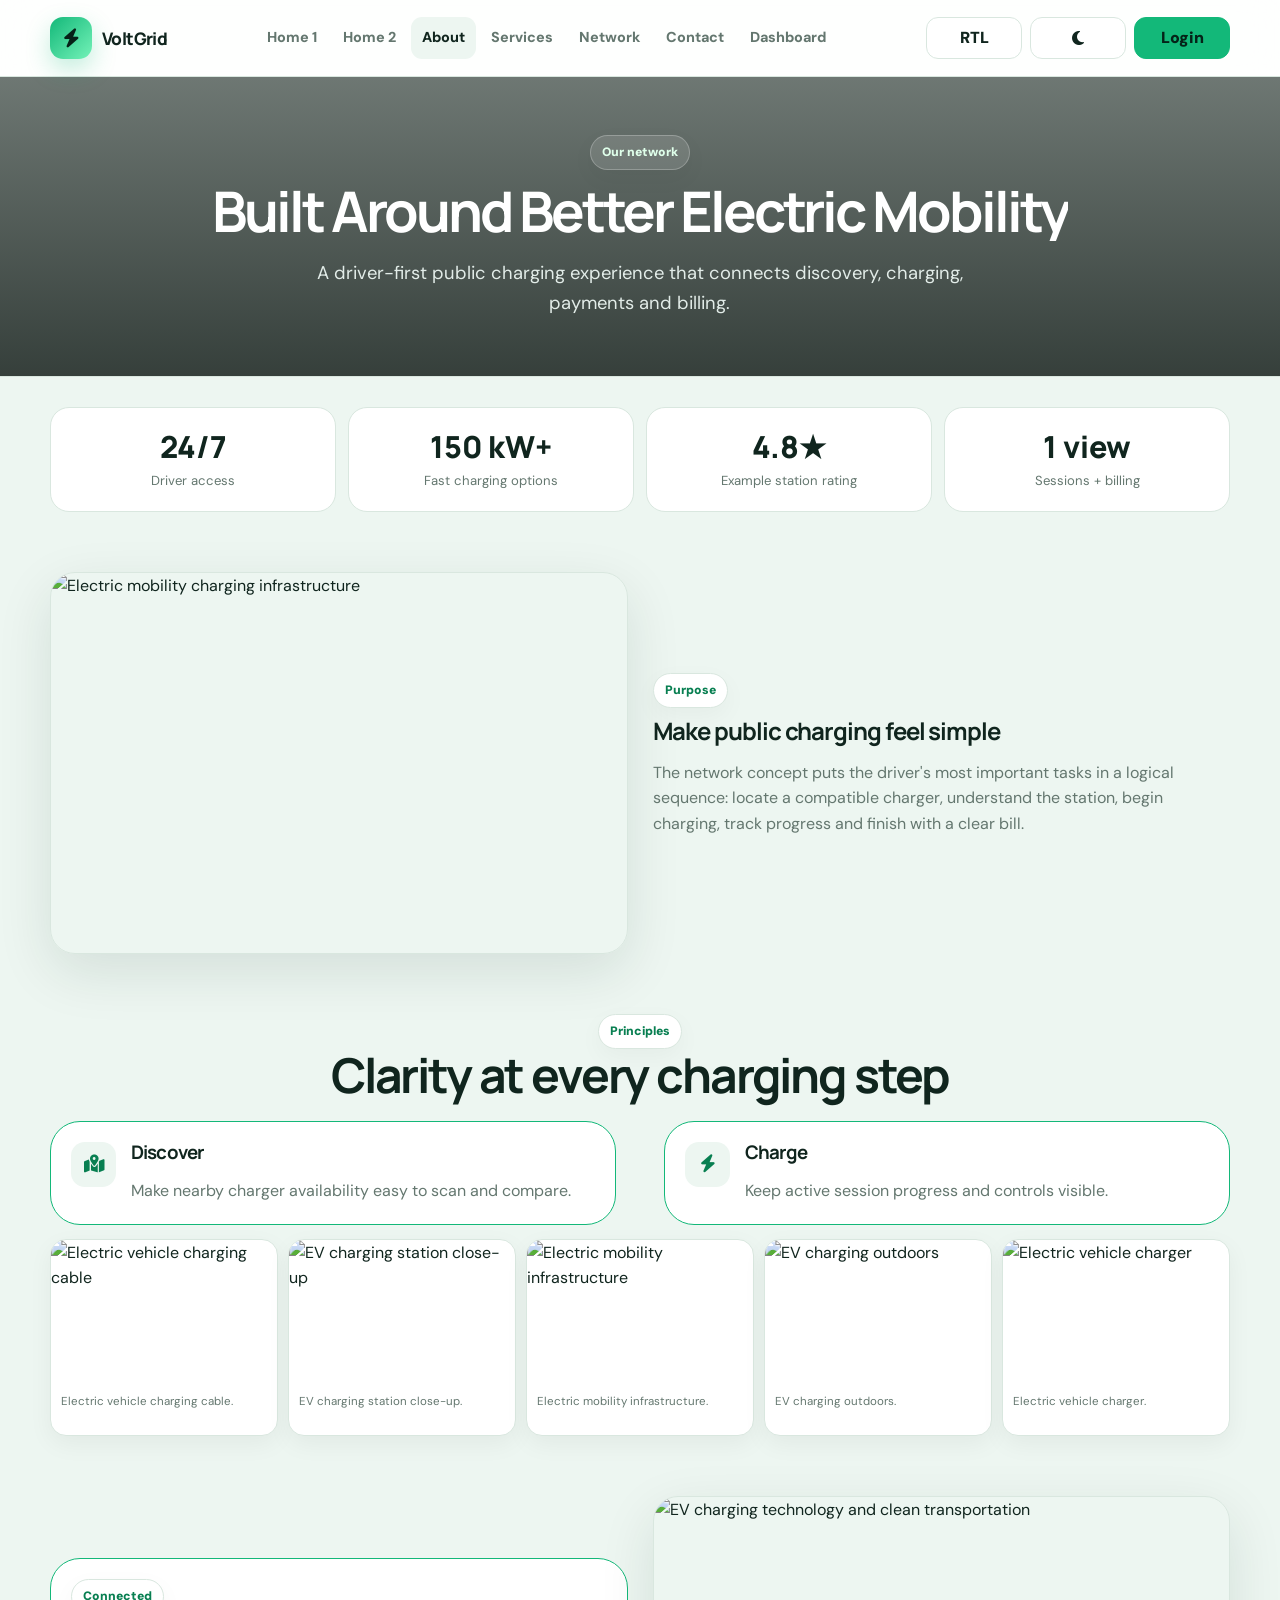
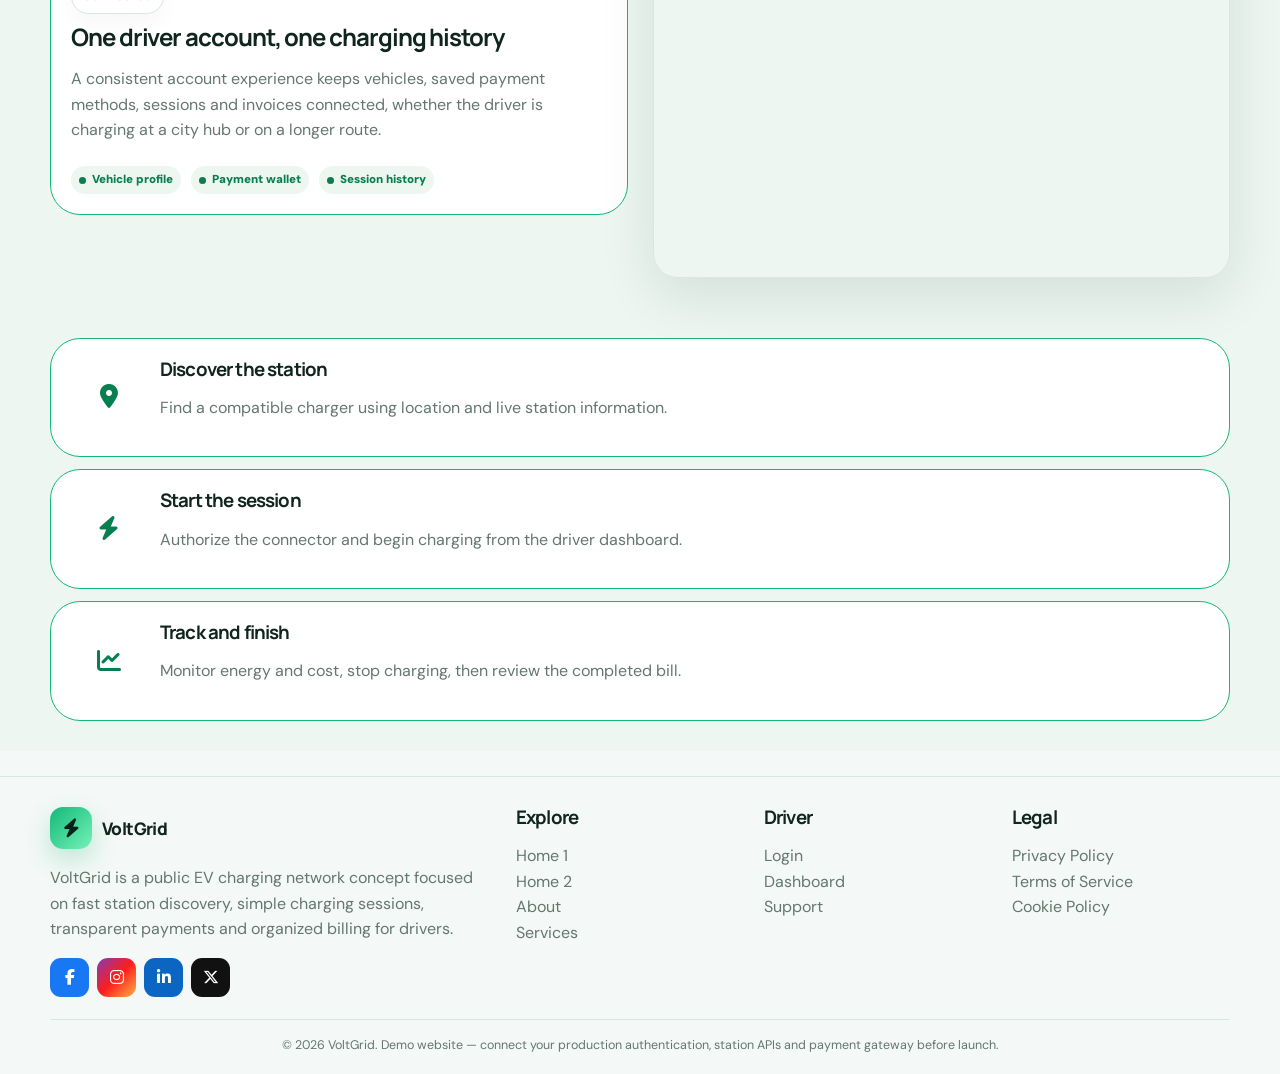
==== commit f23b89c8: "changes" ====
--- a/about.html
+++ b/about.html
@@ -1,4 +1,4 @@
-﻿<!DOCTYPE html>
+<!DOCTYPE html>
 
 <html dir="ltr" lang="en">
 
@@ -25,6 +25,7 @@
     </script>
 
 
+
 </head>
 
 <body>
@@ -33,8 +34,8 @@
             <a class="brand" href="index.html"><span class="logo"><i
                         class="fa-solid fa-bolt"></i></span><span>VoltGrid</span></a>
             <nav aria-label="Main navigation" class="nav-links">
-                <a href="index.html">Home 1</a><a href="home-2.html">Home 2</a><a href="about.html" class="active">About</a><a
-                    href="services.html">Services</a><a href="network.html">Network</a><a
+                <a href="index.html">Home 1</a><a href="home-2.html">Home 2</a><a href="about.html"
+                    class="active">About</a><a href="services.html">Services</a><a href="network.html">Network</a><a
                     href="contact.html">Contact</a><a href="dashboard.html">Dashboard</a>
             </nav>
             <div class="nav-actions"><button aria-label="Toggle RTL" class="nav-control" id="rtlBtn"
@@ -44,10 +45,10 @@
                     id="hambBtn" type="button"><i class="fa-solid fa-bars"></i></button></div>
         </div>
         <div class="mobile-menu" id="mobileMenu">
-            <a href="index.html">Home 1</a><a href="home-2.html">Home 2</a><a href="about.html" class="active">About</a><a
-                href="services.html">Services</a><a href="network.html">Network</a><a href="contact.html">Contact</a><a
-                href="dashboard.html">Dashboard</a><button class="nav-control" id="mobileRTL"
-                type="button">RTL</button><button class="nav-control" id="mobileTheme" type="button"><i
+            <a href="index.html">Home 1</a><a href="home-2.html">Home 2</a><a href="about.html"
+                class="active">About</a><a href="services.html">Services</a><a href="network.html">Network</a><a
+                href="contact.html">Contact</a><a href="dashboard.html">Dashboard</a><button class="nav-control"
+                id="mobileRTL" type="button">RTL</button><button class="nav-control" id="mobileTheme" type="button"><i
                     class="fa-solid fa-moon"></i> Theme</button><a class="nav-control login-nav login-menu-btn"
                 href="login.html">Login</a>
         </div>
@@ -76,7 +77,7 @@
                 <div class="container split">
                     <div class="img-box reveal"><img alt="Electric mobility charging infrastructure" loading="lazy"
                             src="https://images.pexels.com/photos/34800677/pexels-photo-34800677.jpeg?auto=compress&amp;cs=tinysrgb&amp;w=3840" />
-                        <div class="image-note">Image shows electric mobility charging infrastructure.</div>
+
                     </div>
                     <div class="reveal"><span class="eyebrow">Purpose</span>
                         <h2 style="margin-top:10px">Make public charging feel simple</h2>
@@ -92,21 +93,25 @@
                         <h2>Clarity at every charging step</h2>
                     </div>
                     <div class="grid-3">
-                        <article class="card reveal">
+                        <article class="card reveal"
+                            style="display: flex; gap: 15px; align-items: flex-start; text-align: left;">
                             <div class="icon-box"><i class="fa-solid fa-map-location-dot"></i></div>
-                            <h3 style="margin-top:13px">Discover</h3>
-                            <p class="muted">Make nearby charger availability easy to scan and compare.</p>
+                            <div>
+                                <h3 style="margin-top:0;">Discover</h3>
+                                <p class="muted" style="margin-bottom:0;">Make nearby charger availability easy to scan
+                                    and compare.</p>
+                            </div>
                         </article>
-                        <article class="card reveal">
+                        <article class="card reveal"
+                            style="display: flex; gap: 15px; align-items: flex-start; text-align: left;">
                             <div class="icon-box"><i class="fa-solid fa-bolt"></i></div>
-                            <h3 style="margin-top:13px">Charge</h3>
-                            <p class="muted">Keep active session progress and controls visible.</p>
+                            <div>
+                                <h3 style="margin-top:0;">Charge</h3>
+                                <p class="muted" style="margin-bottom:0;">Keep active session progress and controls
+                                    visible.</p>
+                            </div>
                         </article>
-                        <article class="card reveal">
-                            <div class="icon-box"><i class="fa-solid fa-file-invoice-dollar"></i></div>
-                            <h3 style="margin-top:13px">Settle</h3>
-                            <p class="muted">Show payment and billing details without hidden surprises.</p>
-                        </article>
+
                     </div>
                     <div class="image-strip" style="margin-top:14px">
                         <figure class="gallery-item reveal"><img alt="Electric vehicle charging cable"
@@ -142,7 +147,7 @@
                     <div class="img-box reveal"><img alt="EV charging technology and clean transportation"
                             loading="lazy"
                             src="https://images.pexels.com/photos/33508503/pexels-photo-33508503.jpeg?auto=compress&amp;cs=tinysrgb&amp;w=3840" />
-                        <div class="image-note">Image shows ev charging technology and clean transportation.</div>
+
                     </div>
                     <div class="card reveal"><span class="eyebrow">Connected</span>
                         <h2 style="margin-top:10px">One driver account, one charging history</h2>
@@ -203,19 +208,20 @@
             </div>
             <div>
                 <h3>Explore</h3>
-                <p><a href="#home1">Home 1</a><br /><a href="#home2">Home 2</a><br /><a href="#about" class="active">About</a><br /><a
-                        href="#services">Services</a></p>
+                <p><a href="#home1">Home 1</a><br /><a href="#home2">Home 2</a><br /><a href="#about"
+                        class="active">About</a><br /><a href="#services">Services</a></p>
             </div>
             <div>
                 <h3>Driver</h3>
                 <p><a href="#login">Login</a><br /><a href="#dashboard">Dashboard</a><br /><a
                         href="#contact">Support</a></p>
-            </div>
-            <div>
-                <h3>Legal</h3>
-                <p><a href="#">Privacy Policy</a><br /><a href="#">Terms of Service</a><br /><a href="#">Cookie Policy</a></p>
-            </div>
-        </div>
+            </div>
+            <div>
+                <h3>Legal</h3>
+                <p><a href="#">Privacy Policy</a><br /><a href="#">Terms of Service</a><br /><a href="#">Cookie
+                        Policy</a></p>
+            </div>
+        </div>
         <div class="container center"
             style="border-top:1px solid var(--line);margin-top:22px;padding-top:16px;color:var(--muted);font-size:.78rem">
             © 2026 VoltGrid. Demo website — connect your production authentication, station APIs and payment gateway
@@ -225,6 +231,4 @@
     <script src="main.js"></script>
 </body>
 
-</html>
-
-
+</html>
--- a/style.css
+++ b/style.css
@@ -667,12 +667,15 @@
 .timeline-row {
     display: grid;
     grid-template-columns: 75px 1fr;
-    gap: 14px
+    gap: 14px;
+    align-items: center;
 }
 
 .timeline-year {
     font-weight: 900;
-    color: var(--brand2)
+    color: var(--brand2);
+    text-align: center;
+    font-size: 1.5rem;
 }
 
 .form-card {
@@ -1128,7 +1131,7 @@
 
 .footer-grid {
     display: grid;
-    grid-template-columns: 1.6fr .7fr .7fr;
+    grid-template-columns: 1.4fr .7fr .7fr .7fr;
     gap: 30px
 }
 
@@ -2856,4 +2859,66 @@
     padding: 3rem;
     border-radius: 20px;
     box-shadow: var(--shadow);
+}
+
+.auth-note a:hover,
+.checkrow a:hover {
+    text-decoration: underline;
+    opacity: 0.8;
+}
+
+/* Top to bottom button highlight on hover */
+.top-btn:hover {
+    background: var(--brand) !important;
+    color: #052118 !important;
+    transform: translateY(-5px) !important;
+    box-shadow: 0 10px 25px rgba(19, 184, 121, 0.4) !important;
+}
+
+/* Eye icon hover effect */
+.fa-eye:hover,
+.fa-eye-slash:hover {
+    color: var(--brand) !important;
+}
+
+/* Dashboard nav bar fixed and aligned on mobile/tab view */
+@media(max-width: 1000px) {
+    .dash-mobilebar {
+        position: sticky !important;
+        top: 0 !important;
+        z-index: 1000 !important;
+        background: var(--nav) !important;
+        backdrop-filter: blur(18px) !important;
+        border-bottom: 1px solid var(--line) !important;
+        display: flex !important;
+        align-items: center !important;
+        justify-content: space-between !important;
+        padding: 12px 16px !important;
+    }
+
+    .dash-mobile-title {
+        flex: 1 !important;
+        text-align: left !important;
+    }
+}
+
+/* 3rd card in grid-3 centering on tablet view without expanding */
+@media(max-width: 1000px) and (min-width: 641px) {
+    .grid-3>*:nth-child(3):last-child {
+        grid-column: 1 / -1 !important;
+        justify-self: center !important;
+        width: calc(50% - 15px) !important;
+    }
+}
+
+/* Ensure sidebar slides from the right */
+@media(max-width: 1000px) {
+    .dash-sidebar {
+        left: auto !important;
+        right: 0 !important;
+        transform: translateX(100%) !important;
+    }
+    .dash-sidebar.open {
+        transform: translateX(0) !important;
+    }
 }
